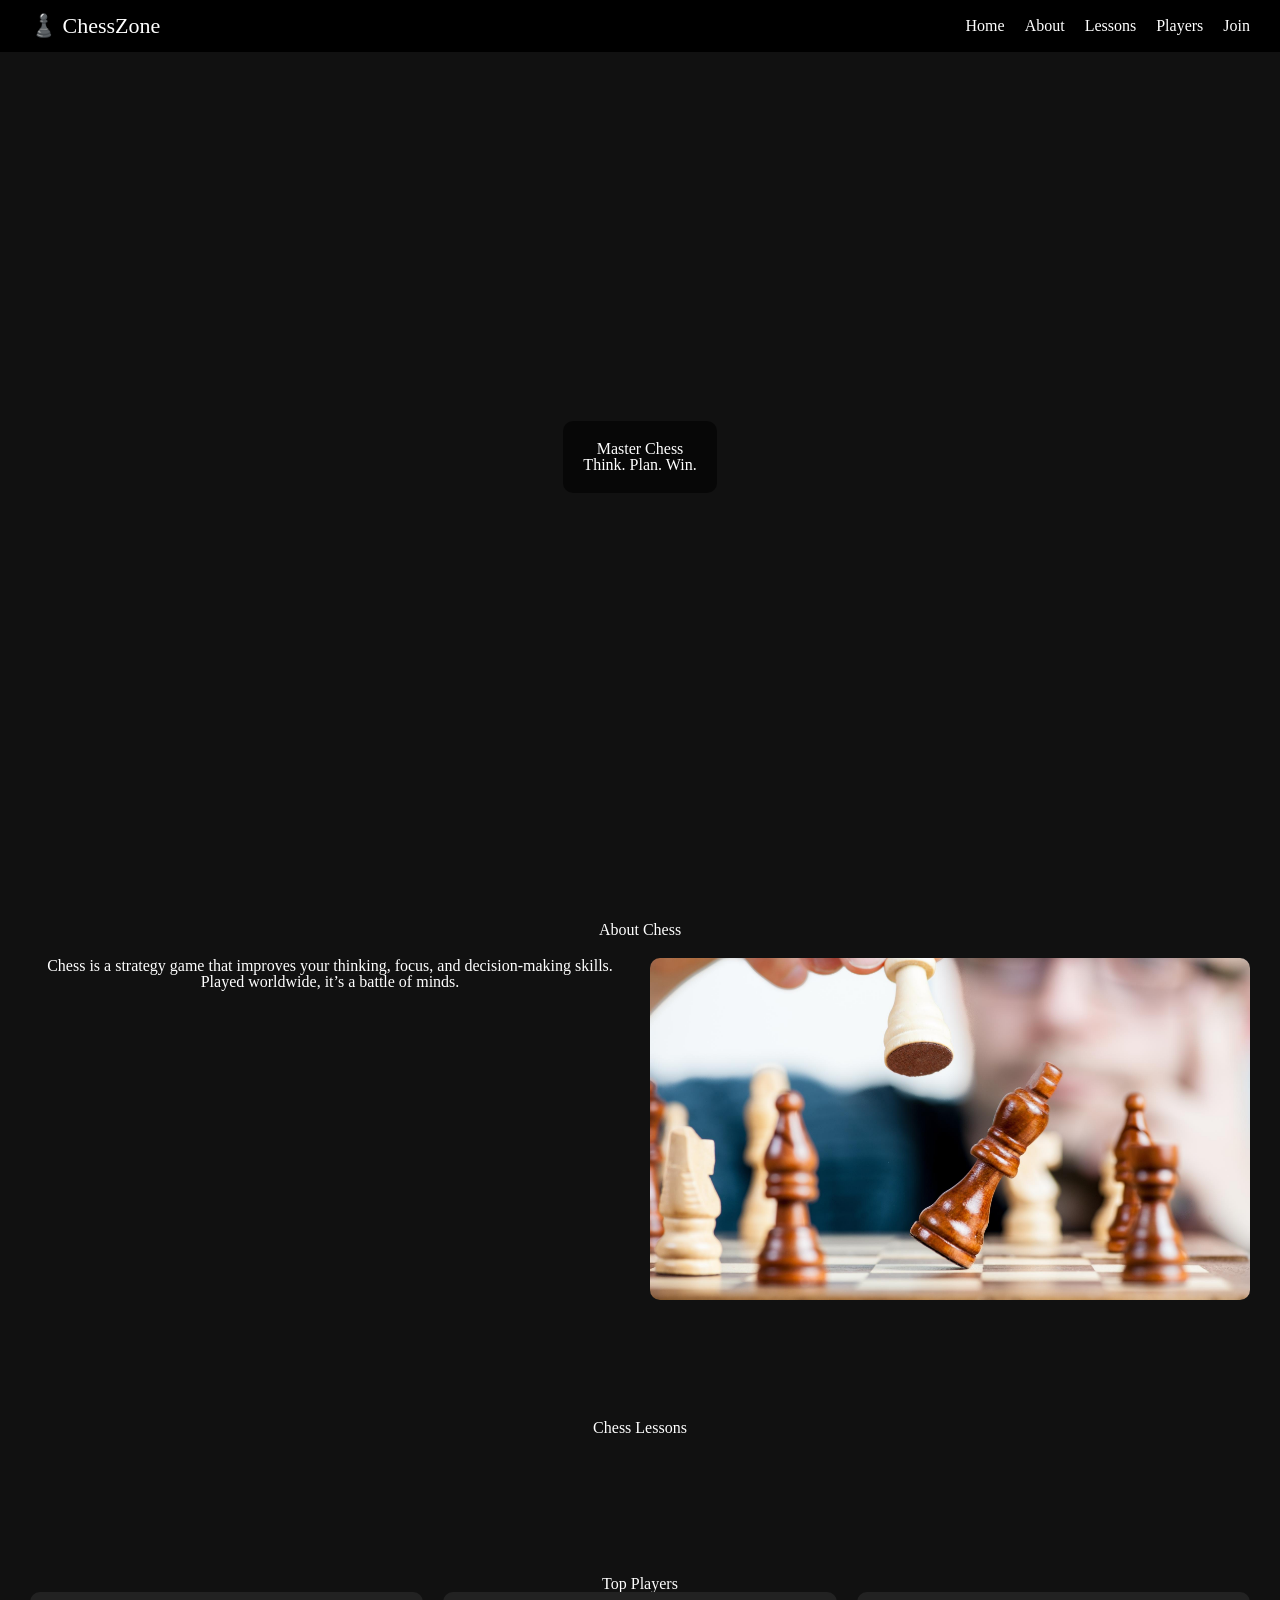
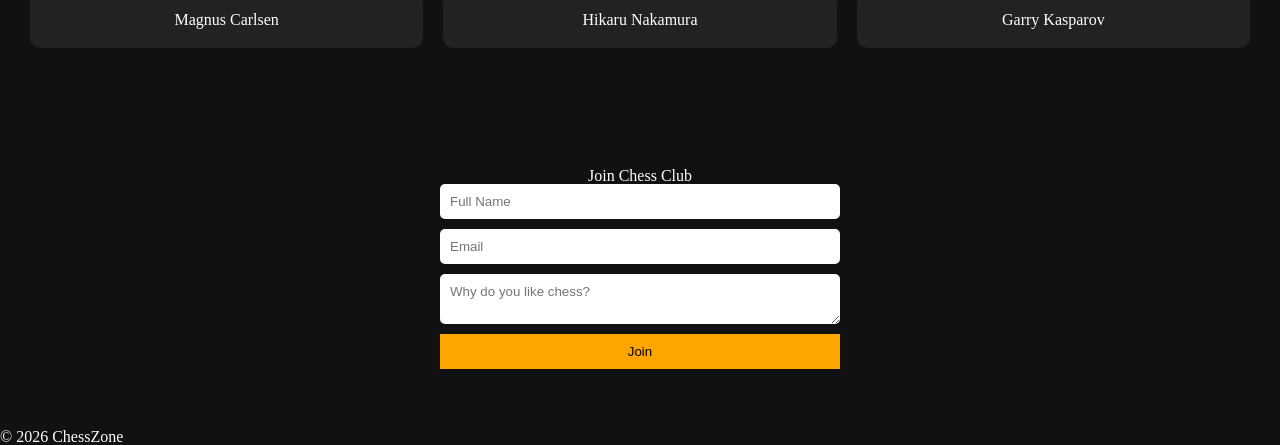
==== index.html @ 70d949c2 "add" ====
<!doctype html>
<html lang="en">
  <head>
    <meta charset="UTF-8" />
    <meta name="viewport" content="width=device-width, initial-scale=1.0" />
    <title>ChessZone</title>
    <link rel="stylesheet" href="./style/style.css" />
    <link rel="stylesheet" href="./style/responsive.css" />
    <link rel="stylesheet" href="./style/reset.css" />
    <link rel="stylesheet" href="./images/image chess.jfif" />
  </head>
  <body>
    <header class="header">
      <h2 class="logo">♟️ ChessZone</h2>
      <nav>
        <ul class="nav-links">
          <li><a href="#home">Home</a></li>
          <li><a href="#about">About</a></li>
          <li><a href="#lessons">Lessons</a></li>
          <li><a href="#players">Players</a></li>
          <li><a href="#join">Join</a></li>
        </ul>
      </nav>
      <div class="menu-toggle">
        <i class="fa-solid fa-bars"></i>
      </div>
    </header>
    <section id="home" class="hero">
      <div class="hero-text">
        <h1>Master Chess</h1>
        <p>Think. Plan. Win.</p>
      </div>
    </section>
    <section id="about" class="section">
      <h2>About Chess</h2>
      <div class="about-grid">
        <p>
          Chess is a strategy game that improves your thinking, focus, and
          decision-making skills. Played worldwide, it’s a battle of minds.
        </p>
        <img src="./images/chess image 2.jpg" />
      </div>
    </section>
    <section id="lessons" class="section">
      <h2>Chess Lessons</h2>
      <div id="cards"></div>
    </section>
    <section id="players" class="section">
      <h2>Top Players</h2>
      <div class="players">
        <div class="card">Magnus Carlsen</div>
        <div class="card">Hikaru Nakamura</div>
        <div class="card">Garry Kasparov</div>
      </div>
    </section>
    <section id="join" class="section">
      <h2>Join Chess Club</h2>
      <form class="form">
        <input type="text" placeholder="Full Name" required />
        <input type="email" placeholder="Email" required />
        <textarea placeholder="Why do you like chess?"></textarea>
        <button>Join</button>
      </form>
    </section>
    <footer>
      <p>© 2026 ChessZone</p>
    </footer>
    <script src="script.js"></script>
  </body>
</html>
---- style/style.css ----
* {
  margin: 0;
  padding: 0;
  box-sizing: border-box;
  font-family: Arial;
}

body {
  background: #111;
  color: white;
}

.header {
  display: flex;
  justify-content: space-between;
  align-items: center;
  padding: 15px 30px;
  background: black;
}

.logo {
  font-size: 22px;
}

.nav-links {
  display: flex;
  gap: 20px;
  list-style: none;
}

.nav-links a {
  color: white;
  text-decoration: none;
}

.menu-toggle {
  display: none;
  font-size: 24px;
  cursor: pointer;
}

.hero {
  height: 90vh;
  background: url("https://images.unsplash.com/photo-1523875194681-bedd468c58bf")
    center/cover;
  display: flex;
  justify-content: center;
  align-items: center;
}

.hero-text {
  text-align: center;
  background: rgba(0, 0, 0, 0.6);
  padding: 20px;
  border-radius: 10px;
}

.section {
  padding: 60px 30px;
  text-align: center;
}

.about-grid {
  display: grid;
  grid-template-columns: 1fr 1fr;
  gap: 20px;
  margin-top: 20px;
}

.about-grid img {
  width: 100%;
  border-radius: 10px;
}

#cards {
  display: grid;
  grid-template-columns: repeat(3, 1fr);
  gap: 20px;
  margin-top: 20px;
}

.card {
  background: #222;
  padding: 20px;
  border-radius: 10px;
}

.players {
  display: grid;
  grid-template-columns: repeat(3, 1fr);
  gap: 20px;
}

.form {
  display: flex;
  flex-direction: column;
  gap: 10px;
  max-width: 400px;
  margin: auto;
}

.form input,
.form textarea {
  padding: 10px;
  border-radius: 5px;
  border: none;
}

.form button {
  padding: 10px;
  background: orange;
  border: none;
  cursor: pointer;
}
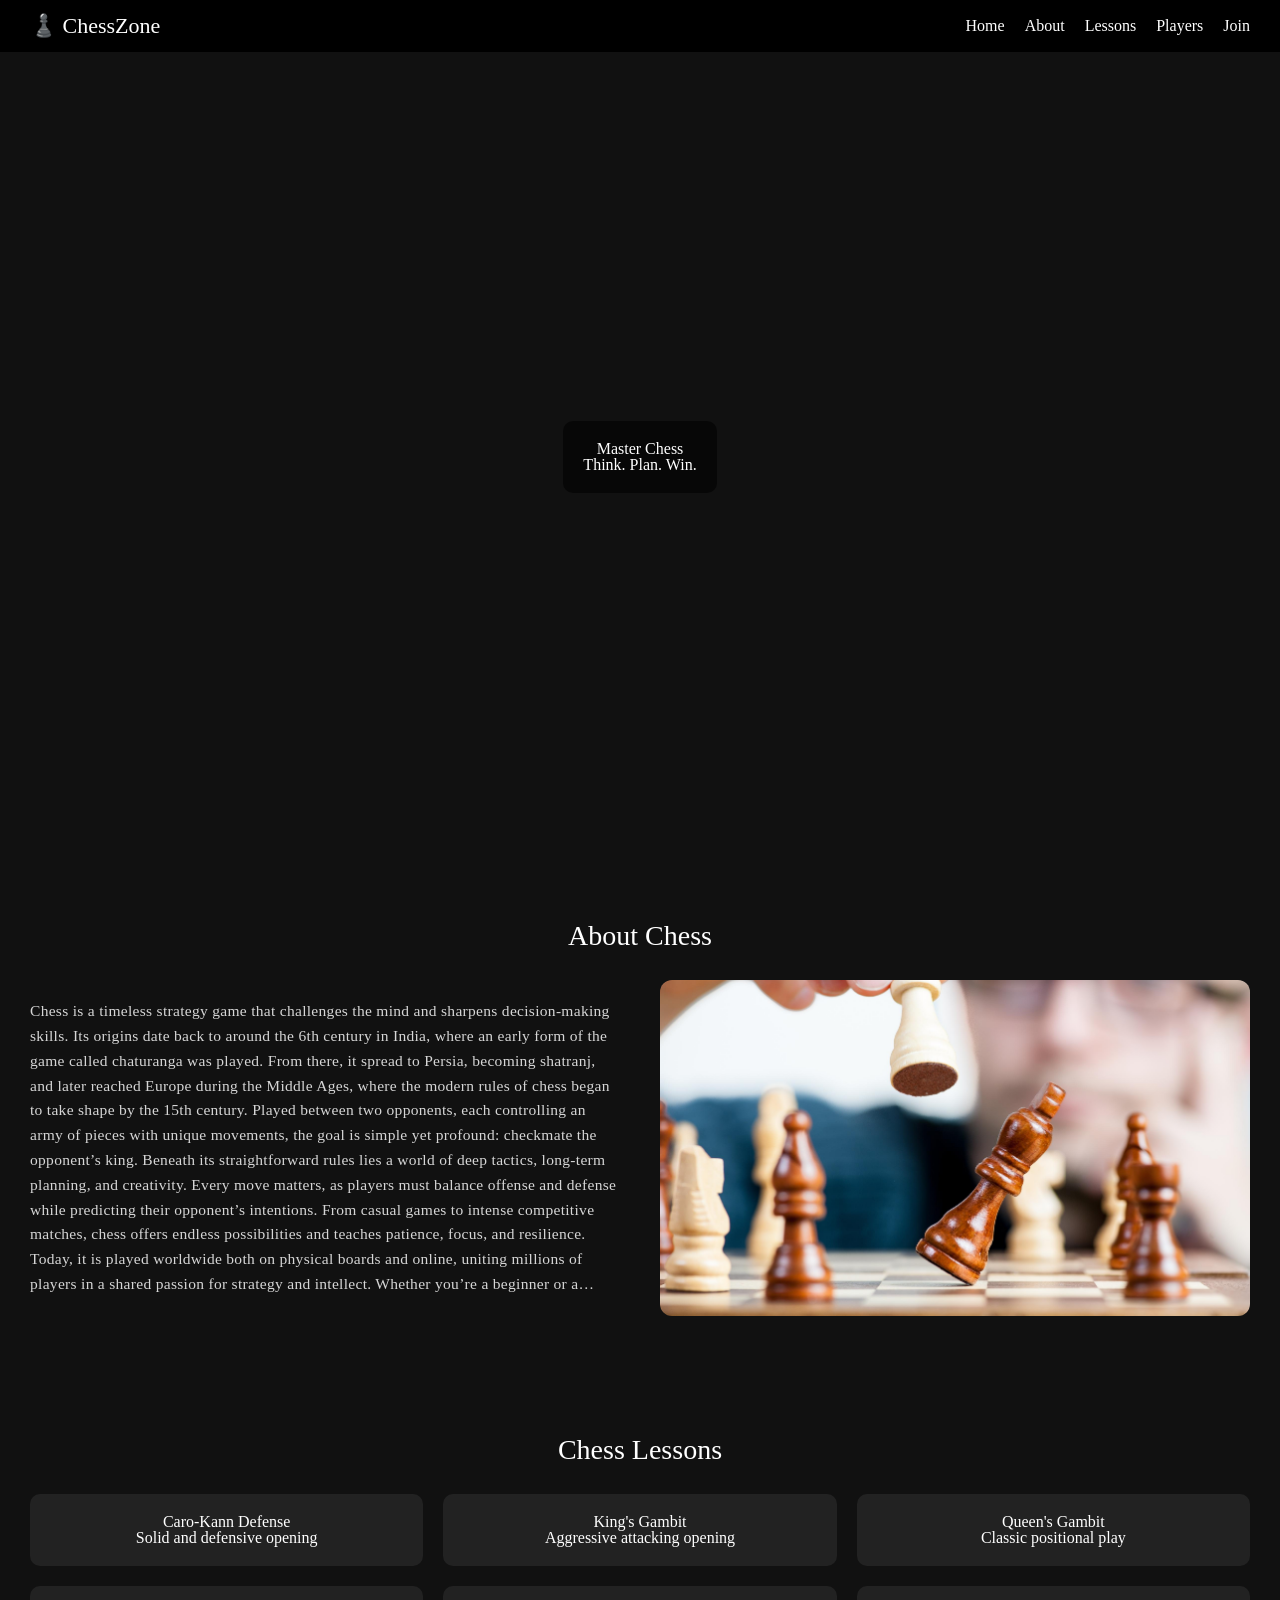
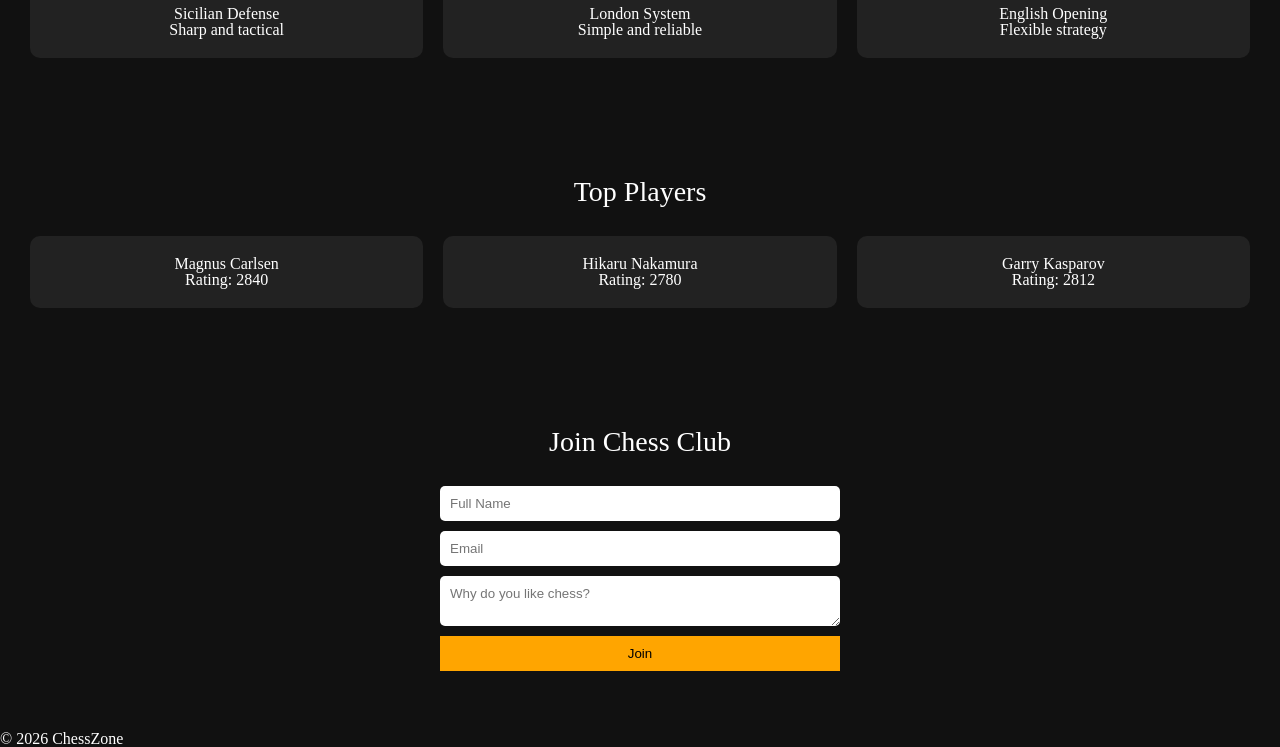
==== commit 3a007ffd: "add" ====
--- a/index.html
+++ b/index.html
@@ -4,10 +4,9 @@
     <meta charset="UTF-8" />
     <meta name="viewport" content="width=device-width, initial-scale=1.0" />
     <title>ChessZone</title>
+    <link rel="stylesheet" href="./style/reset.css" />
     <link rel="stylesheet" href="./style/style.css" />
     <link rel="stylesheet" href="./style/responsive.css" />
-    <link rel="stylesheet" href="./style/reset.css" />
-    <link rel="stylesheet" href="./images/image chess.jfif" />
   </head>
   <body>
     <header class="header">
@@ -21,9 +20,6 @@
           <li><a href="#join">Join</a></li>
         </ul>
       </nav>
-      <div class="menu-toggle">
-        <i class="fa-solid fa-bars"></i>
-      </div>
     </header>
     <section id="home" class="hero">
       <div class="hero-text">
@@ -35,22 +31,71 @@
       <h2>About Chess</h2>
       <div class="about-grid">
         <p>
-          Chess is a strategy game that improves your thinking, focus, and
-          decision-making skills. Played worldwide, it’s a battle of minds.
+          Chess is a timeless strategy game that challenges the mind and
+          sharpens decision-making skills. Its origins date back to around the
+          6th century in India, where an early form of the game called
+          chaturanga was played. From there, it spread to Persia, becoming
+          shatranj, and later reached Europe during the Middle Ages, where the
+          modern rules of chess began to take shape by the 15th century. Played
+          between two opponents, each controlling an army of pieces with unique
+          movements, the goal is simple yet profound: checkmate the opponent’s
+          king. Beneath its straightforward rules lies a world of deep tactics,
+          long-term planning, and creativity. Every move matters, as players
+          must balance offense and defense while predicting their opponent’s
+          intentions. From casual games to intense competitive matches, chess
+          offers endless possibilities and teaches patience, focus, and
+          resilience. Today, it is played worldwide both on physical boards and
+          online, uniting millions of players in a shared passion for strategy
+          and intellect. Whether you’re a beginner or a seasoned player, the
+          board is always ready for your next move.
         </p>
         <img src="./images/chess image 2.jpg" />
       </div>
     </section>
     <section id="lessons" class="section">
       <h2>Chess Lessons</h2>
-      <div id="cards"></div>
+      <div class="cards">
+        <a href="./lessons/caro.html" class="card">
+          <h3>Caro-Kann Defense</h3>
+          <p>Solid and defensive opening</p>
+        </a>
+        <a href="./lessons/kings.html" class="card">
+          <h3>King's Gambit</h3>
+          <p>Aggressive attacking opening</p>
+        </a>
+        <a href="./lessons/queens.html" class="card">
+          <h3>Queen's Gambit</h3>
+          <p>Classic positional play</p>
+        </a>
+        <a href="./lessons/sicilian.html" class="card">
+          <h3>Sicilian Defense</h3>
+          <p>Sharp and tactical</p>
+        </a>
+        <a href="./lessons/london.html" class="card">
+          <h3>London System</h3>
+          <p>Simple and reliable</p>
+        </a>
+        <a href="./lessons/english.html" class="card">
+          <h3>English Opening</h3>
+          <p>Flexible strategy</p>
+        </a>
+      </div>
     </section>
     <section id="players" class="section">
       <h2>Top Players</h2>
       <div class="players">
-        <div class="card">Magnus Carlsen</div>
-        <div class="card">Hikaru Nakamura</div>
-        <div class="card">Garry Kasparov</div>
+        <div class="card">
+          <h3>Magnus Carlsen</h3>
+          <p>Rating: 2840</p>
+        </div>
+        <div class="card">
+          <h3>Hikaru Nakamura</h3>
+          <p>Rating: 2780</p>
+        </div>
+        <div class="card">
+          <h3>Garry Kasparov</h3>
+          <p>Rating: 2812</p>
+        </div>
       </div>
     </section>
     <section id="join" class="section">
@@ -65,6 +110,5 @@
     <footer>
       <p>© 2026 ChessZone</p>
     </footer>
-    <script src="script.js"></script>
   </body>
 </html>
--- a/style/style.css
+++ b/style/style.css
@@ -60,19 +60,43 @@
   text-align: center;
 }
 
+.section h2 {
+  margin-bottom: 30px;
+  font-size: 28px;
+}
+
 .about-grid {
   display: grid;
   grid-template-columns: 1fr 1fr;
-  gap: 20px;
+  gap: 40px;
   margin-top: 20px;
+  align-items: center;
+}
+
+.about-grid p {
+  text-align: left;
+  font-size: 15.5px;
+  line-height: 1.6;
+  color: #d6d6d6;
+  letter-spacing: 0.3px;
+
+  max-height: 360px;
+  overflow: hidden;
+
+  display: -webkit-box;
+  -webkit-line-clamp: 12;
+  -webkit-box-orient: vertical;
 }
 
 .about-grid img {
   width: 100%;
-  border-radius: 10px;
+  border-radius: 12px;
+  object-fit: cover;
+  max-height: 360px;
 }
 
-#cards {
+#cards,
+.cards {
   display: grid;
   grid-template-columns: repeat(3, 1fr);
   gap: 20px;
@@ -83,6 +107,18 @@
   background: #222;
   padding: 20px;
   border-radius: 10px;
+  transition: 0.3s;
+}
+
+.card:hover {
+  transform: scale(1.05);
+  background: #333;
+}
+
+.cards .card {
+  text-decoration: none;
+  color: white;
+  display: block;
 }
 
 .players {
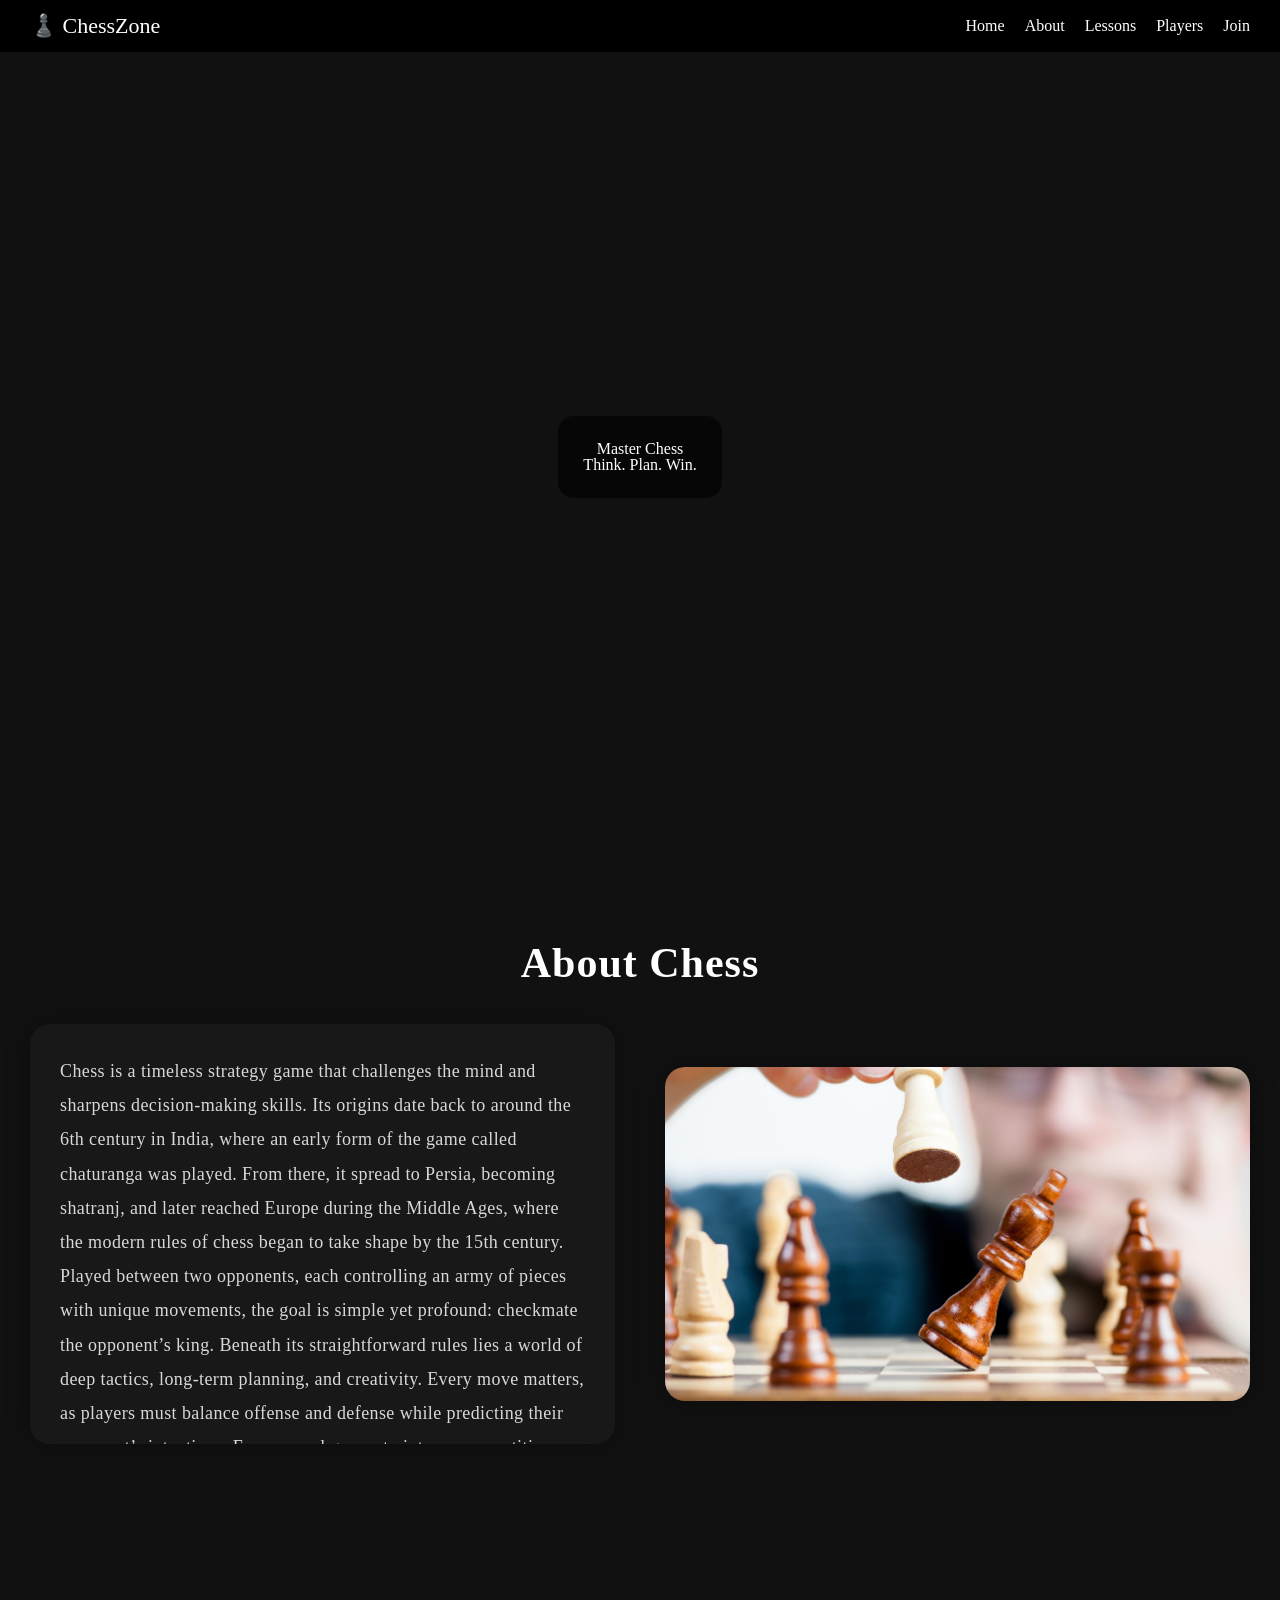
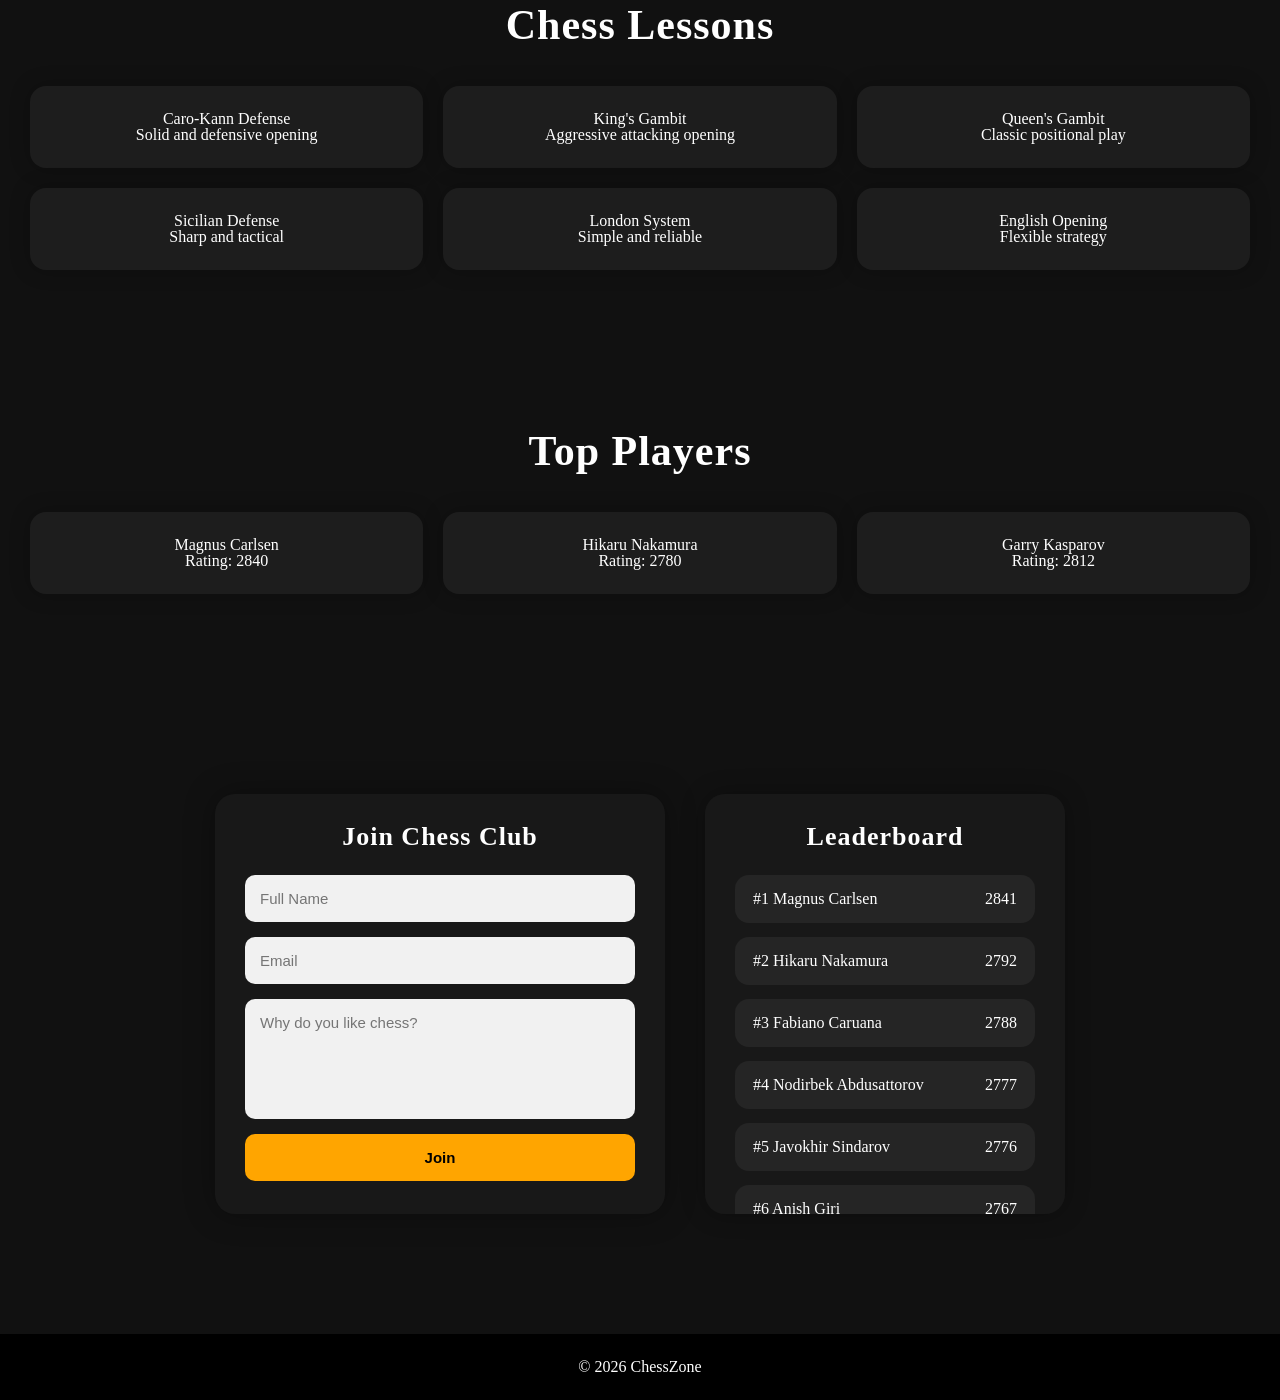
==== commit f29f3837: "add" ====
--- a/index.html
+++ b/index.html
@@ -99,16 +99,124 @@
       </div>
     </section>
     <section id="join" class="section">
-      <h2>Join Chess Club</h2>
-      <form class="form">
-        <input type="text" placeholder="Full Name" required />
-        <input type="email" placeholder="Email" required />
-        <textarea placeholder="Why do you like chess?"></textarea>
-        <button>Join</button>
-      </form>
+      <div class="join-container">
+        <div class="join-form-box">
+          <h2>Join Chess Club</h2>
+
+          <form class="form">
+            <input type="text" placeholder="Full Name" required />
+            <input type="email" placeholder="Email" required />
+            <textarea placeholder="Why do you like chess?"></textarea>
+            <button>Join</button>
+          </form>
+        </div>
+
+        <div class="leaderboard">
+          <h2>Leaderboard</h2>
+
+          <div class="leader-card">
+            <span>#1 Magnus Carlsen</span>
+            <span>2841</span>
+          </div>
+
+          <div class="leader-card">
+            <span>#2 Hikaru Nakamura</span>
+            <span>2792</span>
+          </div>
+
+          <div class="leader-card">
+            <span>#3 Fabiano Caruana</span>
+            <span>2788</span>
+          </div>
+
+          <div class="leader-card">
+            <span>#4 Nodirbek Abdusattorov</span>
+            <span>2777</span>
+          </div>
+          <div class="leader-card">
+            <span>#5 Javokhir Sindarov</span>
+            <span>2776</span>
+          </div>
+
+          <div class="leader-card">
+            <span>#6 Anish Giri</span>
+            <span>2767</span>
+          </div>
+
+          <div class="leader-card">
+            <span>#7 Arjun Erigaisi</span>
+            <span>2761</span>
+          </div>
+
+          <div class="leader-card">
+            <span>#8 Alireza Firouzja</span>
+            <span>2759</span>
+          </div>
+
+          <div class="leader-card">
+            <span>#9 Vincent Keymer</span>
+            <span>2759</span>
+          </div>
+
+          <div class="leader-card">
+            <span>#10 Wesley So</span>
+            <span>2754</span>
+          </div>
+
+          <div class="leader-card">
+            <span>#11 AWei Yi</span>
+            <span>2753</span>
+          </div>
+
+          <div class="leader-card">
+            <span>#12 Hans Niemann</span>
+            <span>2741</span>
+          </div>
+
+          <div class="leader-card">
+            <span>#13 Viswanathan Anand</span>
+            <span>2739</span>
+          </div>
+
+          <div class="leader-card">
+            <span>#14 Jan-Krzysztof Duda</span>
+            <span>2739</span>
+          </div>
+
+          <div class="leader-card">
+            <span>#15 Ding Liren</span>
+            <span>2738</span>
+          </div>
+
+          <div class="leader-card">
+            <span>#16 Praggnanandhaa Rameshbabu</span>
+            <span>2733</span>
+          </div>
+
+          <div class="leader-card">
+            <span>#17 Ian Nepomniachtchi</span>
+            <span>2732</span>
+          </div>
+
+          <div class="leader-card">
+            <span>#18 Leinier Dominguez Perez</span>
+            <span>2732</span>
+          </div>
+
+          <div class="leader-card">
+            <span>#19 Gukesh Dommaraju</span>
+            <span>2732</span>
+          </div>
+
+          <div class="leader-card">
+            <span>#20 Jorden van Foreest</span>
+            <span>2731</span>
+          </div>
+        </div>
+      </div>
     </section>
     <footer>
       <p>© 2026 ChessZone</p>
     </footer>
   </body>
-</html>
+</html>
--- a/style/style.css
+++ b/style/style.css
@@ -2,7 +2,7 @@
   margin: 0;
   padding: 0;
   box-sizing: border-box;
-  font-family: Arial;
+  font-family: "Segoe UI", Arial, sans-serif;
 }
 
 body {
@@ -51,49 +51,82 @@
 .hero-text {
   text-align: center;
   background: rgba(0, 0, 0, 0.6);
-  padding: 20px;
-  border-radius: 10px;
+  padding: 25px;
+  border-radius: 16px;
+  backdrop-filter: blur(4px);
 }
 
 .section {
-  padding: 60px 30px;
+  padding: 80px 30px;
   text-align: center;
 }
 
 .section h2 {
-  margin-bottom: 30px;
-  font-size: 28px;
-}
+  margin-bottom: 40px;
+  font-size: 42px;
+  font-weight: 700;
+  letter-spacing: 1px;
+}
+
+/* ABOUT SECTION */
 
 .about-grid {
   display: grid;
   grid-template-columns: 1fr 1fr;
-  gap: 40px;
-  margin-top: 20px;
+  gap: 50px;
+  margin-top: 30px;
   align-items: center;
 }
 
 .about-grid p {
   text-align: left;
-  font-size: 15.5px;
-  line-height: 1.6;
-  color: #d6d6d6;
-  letter-spacing: 0.3px;
-
-  max-height: 360px;
-  overflow: hidden;
-
-  display: -webkit-box;
-  -webkit-line-clamp: 12;
-  -webkit-box-orient: vertical;
+  font-size: 18px;
+  line-height: 1.9;
+  color: #d8d8d8;
+  letter-spacing: 0.4px;
+
+  background: #181818;
+  padding: 30px;
+  border-radius: 20px;
+
+  box-shadow: 0 0 25px rgba(0, 0, 0, 0.3);
+
+  max-height: 420px;
+  overflow-y: auto;
+
+  scrollbar-width: thin;
+  scrollbar-color: orange #222;
+}
+
+.about-grid p::-webkit-scrollbar {
+  width: 8px;
+}
+
+.about-grid p::-webkit-scrollbar-track {
+  background: #222;
+  border-radius: 10px;
+}
+
+.about-grid p::-webkit-scrollbar-thumb {
+  background: orange;
+  border-radius: 10px;
 }
 
 .about-grid img {
   width: 100%;
-  border-radius: 12px;
+  border-radius: 20px;
   object-fit: cover;
-  max-height: 360px;
-}
+  max-height: 420px;
+
+  box-shadow: 0 0 25px rgba(0, 0, 0, 0.35);
+  transition: 0.3s;
+}
+
+.about-grid img:hover {
+  transform: scale(1.02);
+}
+
+/* CARDS */
 
 #cards,
 .cards {
@@ -104,15 +137,16 @@
 }
 
 .card {
-  background: #222;
-  padding: 20px;
-  border-radius: 10px;
-  transition: 0.3s;
+  background: #1d1d1d;
+  padding: 25px;
+  border-radius: 16px;
+  transition: 0.3s;
+  box-shadow: 0 0 20px rgba(0, 0, 0, 0.25);
 }
 
 .card:hover {
-  transform: scale(1.05);
-  background: #333;
+  transform: translateY(-5px);
+  background: #292929;
 }
 
 .cards .card {
@@ -127,24 +161,132 @@
   gap: 20px;
 }
 
+/* JOIN SECTION */
+
+.join-container {
+  display: flex;
+  justify-content: center;
+  align-items: stretch;
+  gap: 40px;
+  margin-top: 40px;
+  flex-wrap: wrap;
+}
+
+.join-form-box,
+.leaderboard {
+  background: #181818;
+  padding: 30px;
+  border-radius: 20px;
+  box-shadow: 0 0 30px rgba(0, 0, 0, 0.35);
+}
+
+.join-form-box {
+  width: 450px;
+}
+
+.join-form-box h2,
+.leaderboard h2 {
+  font-size: 26px;
+  margin-bottom: 25px;
+}
+
+/* FORM */
+
 .form {
   display: flex;
   flex-direction: column;
-  gap: 10px;
-  max-width: 400px;
-  margin: auto;
+  gap: 15px;
+  width: 100%;
 }
 
 .form input,
 .form textarea {
-  padding: 10px;
-  border-radius: 5px;
+  width: 100%;
+  padding: 15px;
   border: none;
+  border-radius: 10px;
+  background: #f1f1f1;
+  font-size: 15px;
+  transition: 0.3s;
+}
+
+.form input:focus,
+.form textarea:focus {
+  outline: none;
+  background: white;
+  box-shadow: 0 0 12px rgba(255, 166, 0, 0.35);
+}
+
+.form textarea {
+  resize: none;
+  height: 120px;
 }
 
 .form button {
-  padding: 10px;
+  padding: 15px;
+  border: none;
+  border-radius: 10px;
   background: orange;
-  border: none;
   cursor: pointer;
-}
+  font-weight: bold;
+  font-size: 15px;
+  transition: 0.3s;
+}
+
+.form button:hover {
+  background: rgb(255, 187, 61);
+  transform: translateY(-2px);
+}
+
+.leaderboard {
+  width: 360px;
+  background: #181818;
+  padding: 30px;
+  border-radius: 20px;
+  box-shadow: 0 0 25px rgba(0, 0, 0, 0.3);
+  max-height: 420px;
+  overflow-y: auto;
+  scrollbar-width: thin;
+  scrollbar-color: orange #222;
+}
+
+.leaderboard::-webkit-scrollbar {
+  width: 8px;
+}
+
+.leaderboard::-webkit-scrollbar-track {
+  background: #222;
+  border-radius: 10px;
+}
+
+.leaderboard::-webkit-scrollbar-thumb {
+  background: orange;
+  border-radius: 10px;
+}
+
+.leaderboard h2 {
+  margin-bottom: 25px;
+}
+
+.leader-card {
+  display: flex;
+  justify-content: space-between;
+  align-items: center;
+  background: #252525;
+  padding: 16px 18px;
+  border-radius: 14px;
+  margin-bottom: 14px;
+  transition: 0.3s;
+}
+
+.leader-card:hover {
+  background: #303030;
+  transform: translateX(5px);
+}
+
+footer {
+  text-align: center;
+  padding: 25px;
+  background: #000;
+  margin-top: 40px;
+}
--- a/style/responsive.css
+++ b/style/responsive.css
@@ -0,0 +1,53 @@
+@media (max-width: 900px) {
+  .about-grid {
+    grid-template-columns: 1fr;
+  }
+
+  .cards,
+  .players {
+    grid-template-columns: 1fr 1fr;
+  }
+
+  .join-container {
+    flex-direction: column;
+    align-items: center;
+  }
+
+  .leaderboard {
+    width: 400px;
+  }
+}
+
+@media (max-width: 600px) {
+  .header {
+    flex-direction: column;
+    gap: 15px;
+  }
+
+  .nav-links {
+    flex-wrap: wrap;
+    justify-content: center;
+  }
+
+  .cards,
+  .players {
+    grid-template-columns: 1fr;
+  }
+
+  .hero-text h1 {
+    font-size: 32px;
+  }
+
+  .hero-text p {
+    font-size: 16px;
+  }
+
+  .join-form-box,
+  .leaderboard {
+    width: 100%;
+  }
+
+  .section {
+    padding: 50px 20px;
+  }
+}
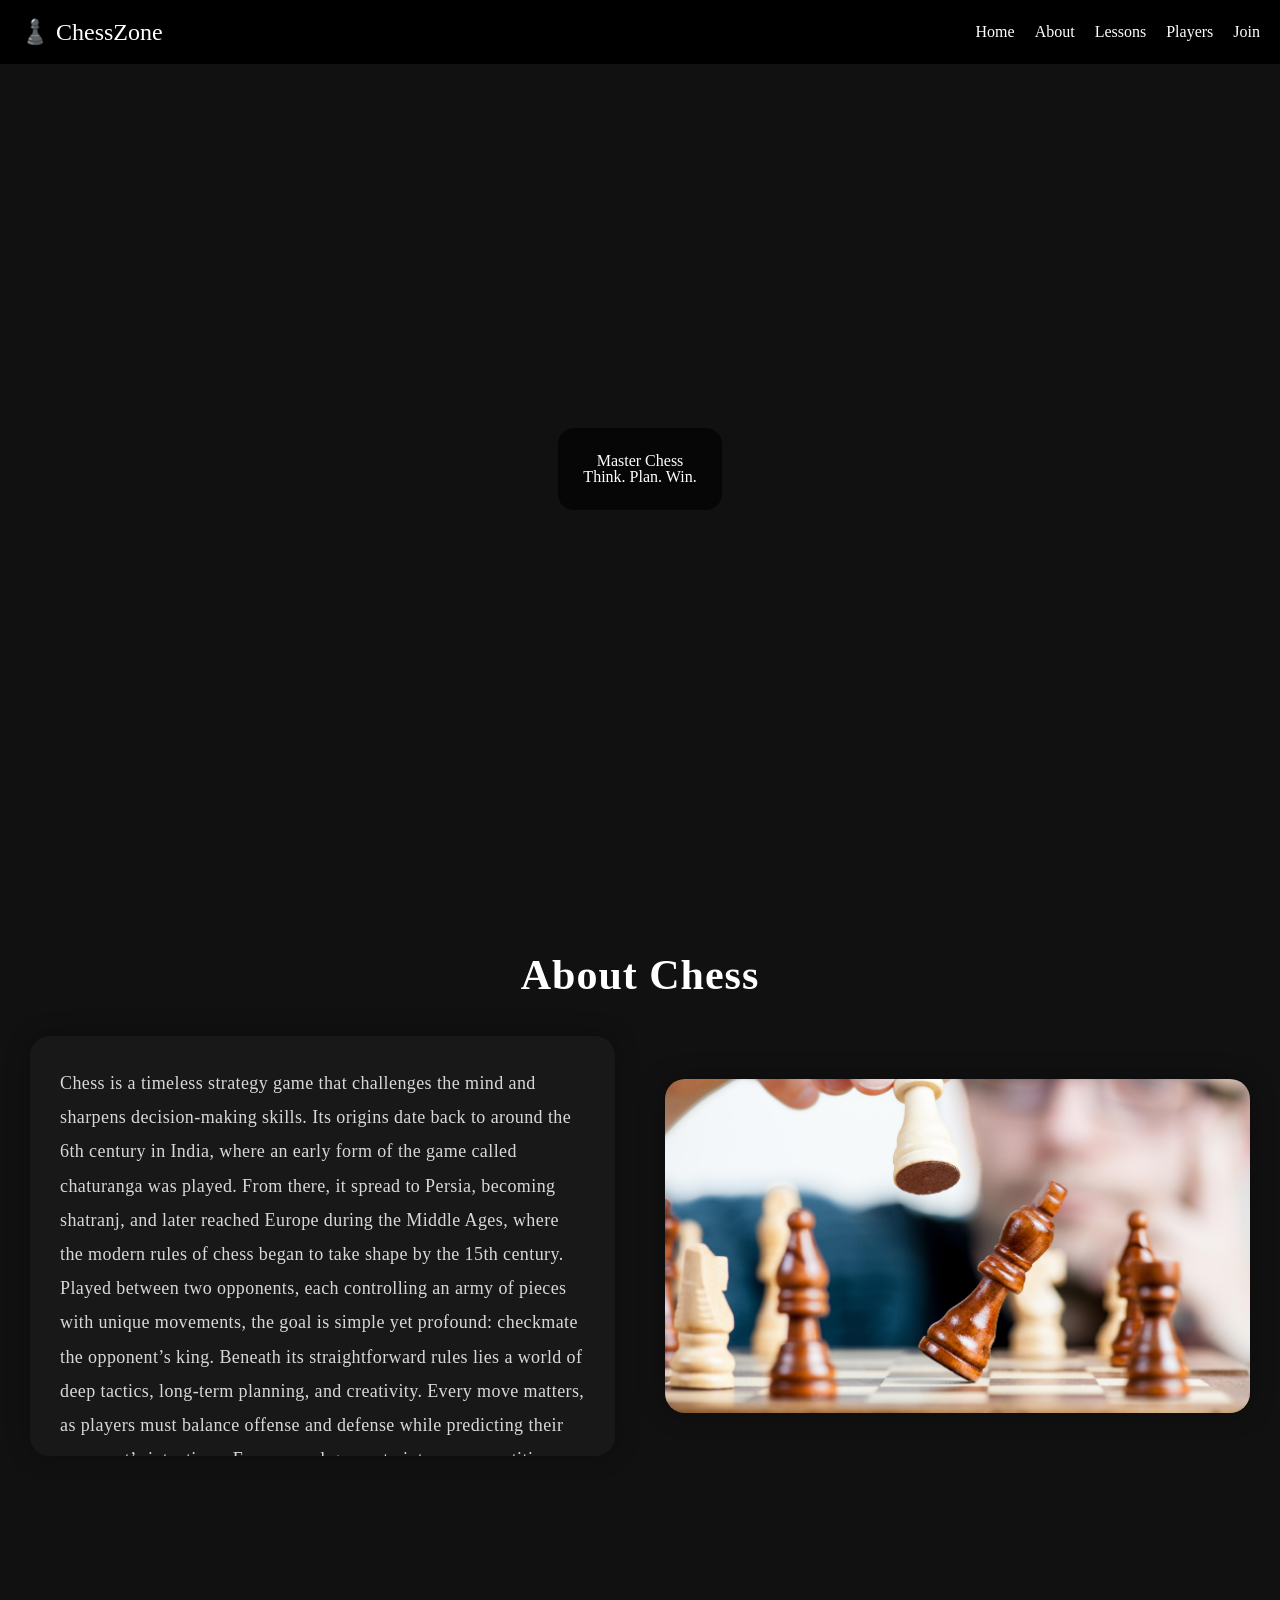
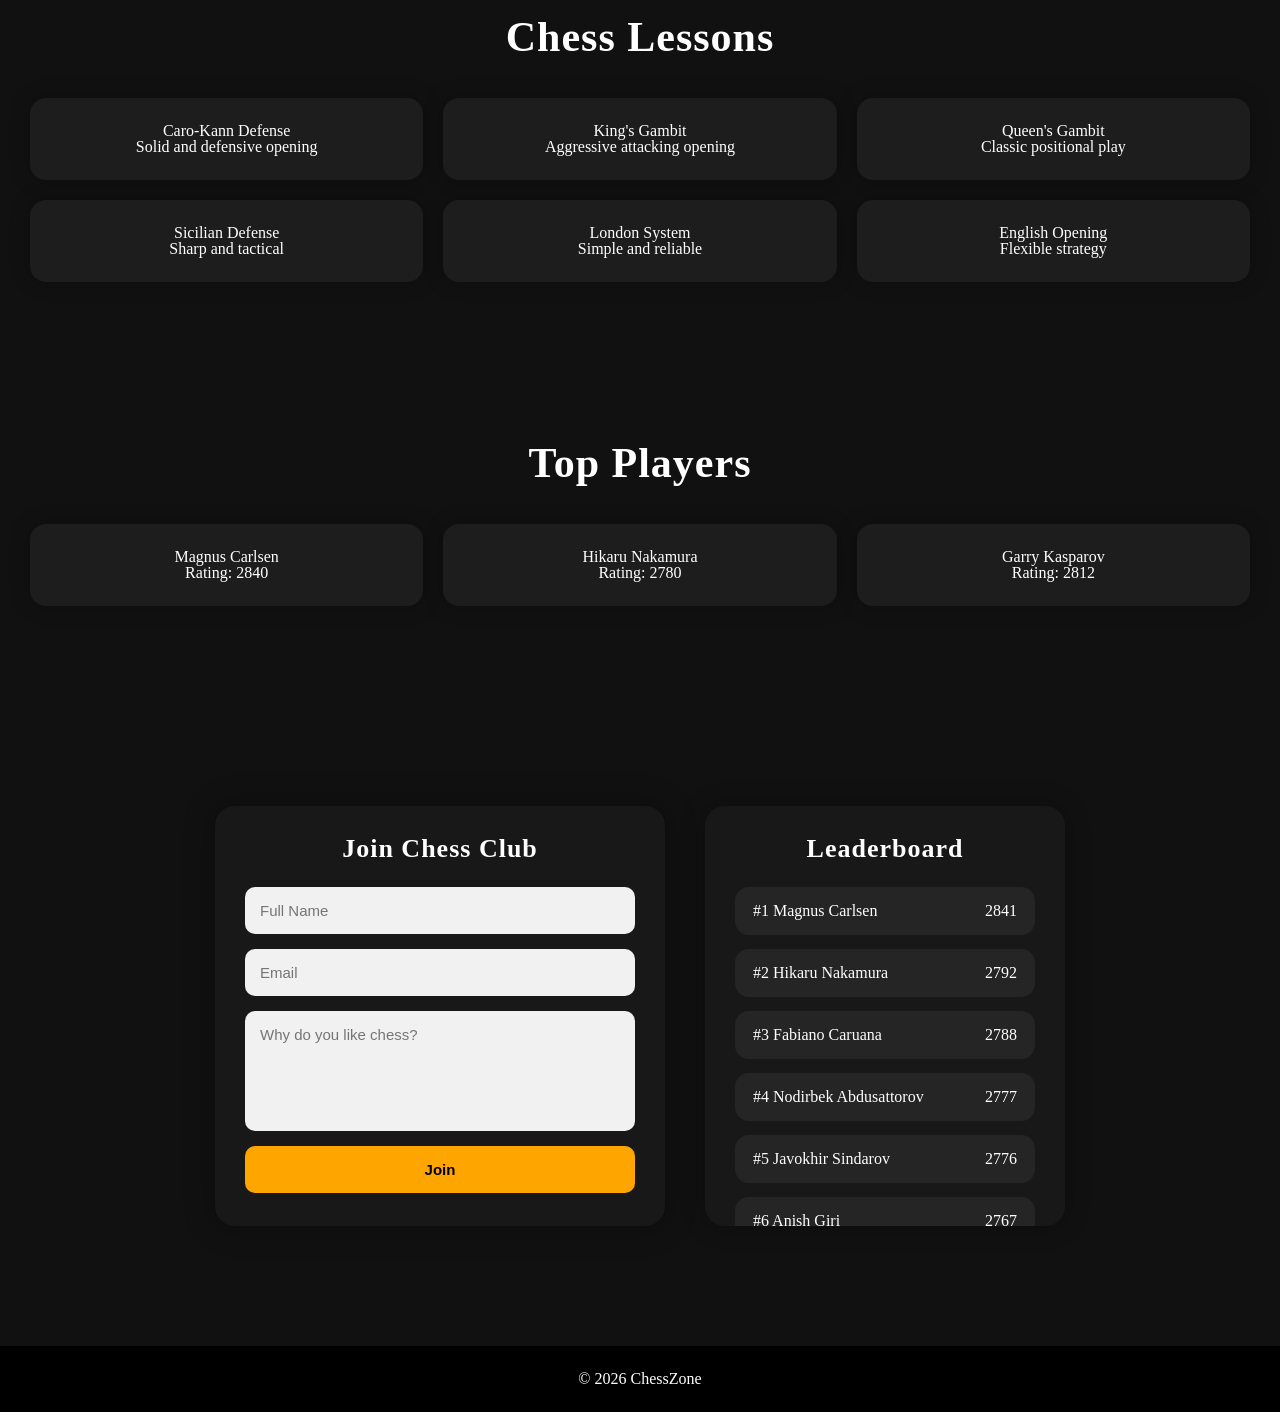
==== commit 1e2d7d33: "add" ====
--- a/index.html
+++ b/index.html
@@ -11,8 +11,9 @@
   <body>
     <header class="header">
       <h2 class="logo">♟️ ChessZone</h2>
+      <div class="menu" id="menu">☰</div>
       <nav>
-        <ul class="nav-links">
+        <ul class="nav-links" id="nav-links">
           <li><a href="#home">Home</a></li>
           <li><a href="#about">About</a></li>
           <li><a href="#lessons">Lessons</a></li>
@@ -102,7 +103,6 @@
       <div class="join-container">
         <div class="join-form-box">
           <h2>Join Chess Club</h2>
-
           <form class="form">
             <input type="text" placeholder="Full Name" required />
             <input type="email" placeholder="Email" required />
@@ -110,10 +110,8 @@
             <button>Join</button>
           </form>
         </div>
-
         <div class="leaderboard">
           <h2>Leaderboard</h2>
-
           <div class="leader-card">
             <span>#1 Magnus Carlsen</span>
             <span>2841</span>
@@ -218,5 +216,6 @@
     <footer>
       <p>© 2026 ChessZone</p>
     </footer>
+    <script src="./script.js"></script>
   </body>
-</html>+</html>
--- a/style/style.css
+++ b/style/style.css
@@ -5,6 +5,10 @@
   font-family: "Segoe UI", Arial, sans-serif;
 }
 
+html {
+  scroll-behavior: smooth;
+}
+
 body {
   background: #111;
   color: white;
@@ -14,17 +18,22 @@
   display: flex;
   justify-content: space-between;
   align-items: center;
-  padding: 15px 30px;
+
+  padding: 20px;
   background: black;
+
+  position: relative;
 }
 
 .logo {
-  font-size: 22px;
+  font-size: 24px;
+  color: white;
 }
 
 .nav-links {
   display: flex;
   gap: 20px;
+
   list-style: none;
 }
 
@@ -33,10 +42,14 @@
   text-decoration: none;
 }
 
-.menu-toggle {
+.menu {
   display: none;
-  font-size: 24px;
+  color: white;
+  font-size: 30px;
   cursor: pointer;
+  user-select: none;
+  margin-left: auto;
+  line-height: 1;
 }
 
 .hero {
@@ -68,8 +81,6 @@
   letter-spacing: 1px;
 }
 
-/* ABOUT SECTION */
-
 .about-grid {
   display: grid;
   grid-template-columns: 1fr 1fr;
@@ -126,8 +137,6 @@
   transform: scale(1.02);
 }
 
-/* CARDS */
-
 #cards,
 .cards {
   display: grid;
@@ -161,8 +170,6 @@
   gap: 20px;
 }
 
-/* JOIN SECTION */
-
 .join-container {
   display: flex;
   justify-content: center;
@@ -190,8 +197,6 @@
   margin-bottom: 25px;
 }
 
-/* FORM */
-
 .form {
   display: flex;
   flex-direction: column;
--- a/style/responsive.css
+++ b/style/responsive.css
@@ -18,36 +18,25 @@
   }
 }
 
-@media (max-width: 600px) {
-  .header {
-    flex-direction: column;
-    gap: 15px;
+@media (max-width: 768px) {
+  .menu {
+    display: block;
   }
 
   .nav-links {
-    flex-wrap: wrap;
-    justify-content: center;
+    display: none;
+    flex-direction: column;
+    gap: 20px;
+    position: absolute;
+    top: 75px;
+    right: 20px;
+    background: #1a1a1a;
+    width: 200px;
+    padding: 20px;
+    border-radius: 12px;
   }
 
-  .cards,
-  .players {
-    grid-template-columns: 1fr;
-  }
-
-  .hero-text h1 {
-    font-size: 32px;
-  }
-
-  .hero-text p {
-    font-size: 16px;
-  }
-
-  .join-form-box,
-  .leaderboard {
-    width: 100%;
-  }
-
-  .section {
-    padding: 50px 20px;
+  .nav-links.show {
+    display: flex;
   }
 }
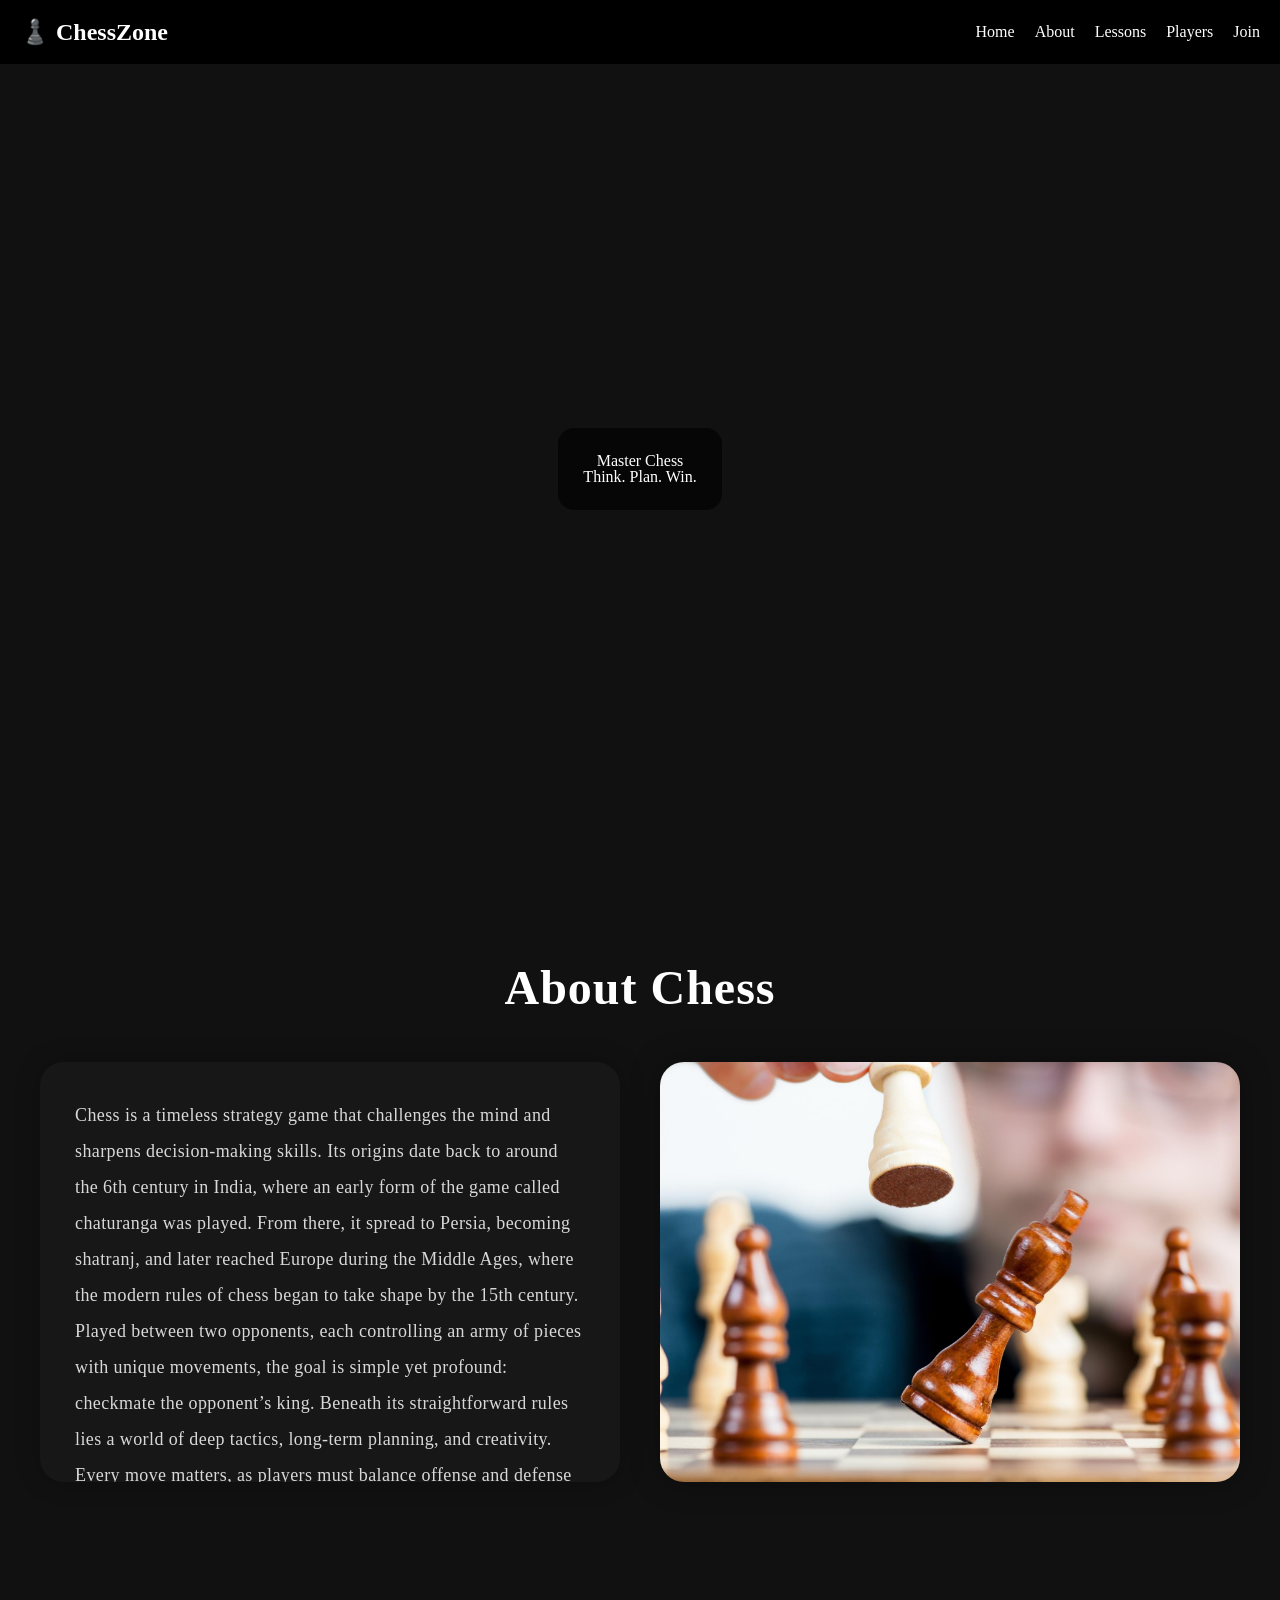
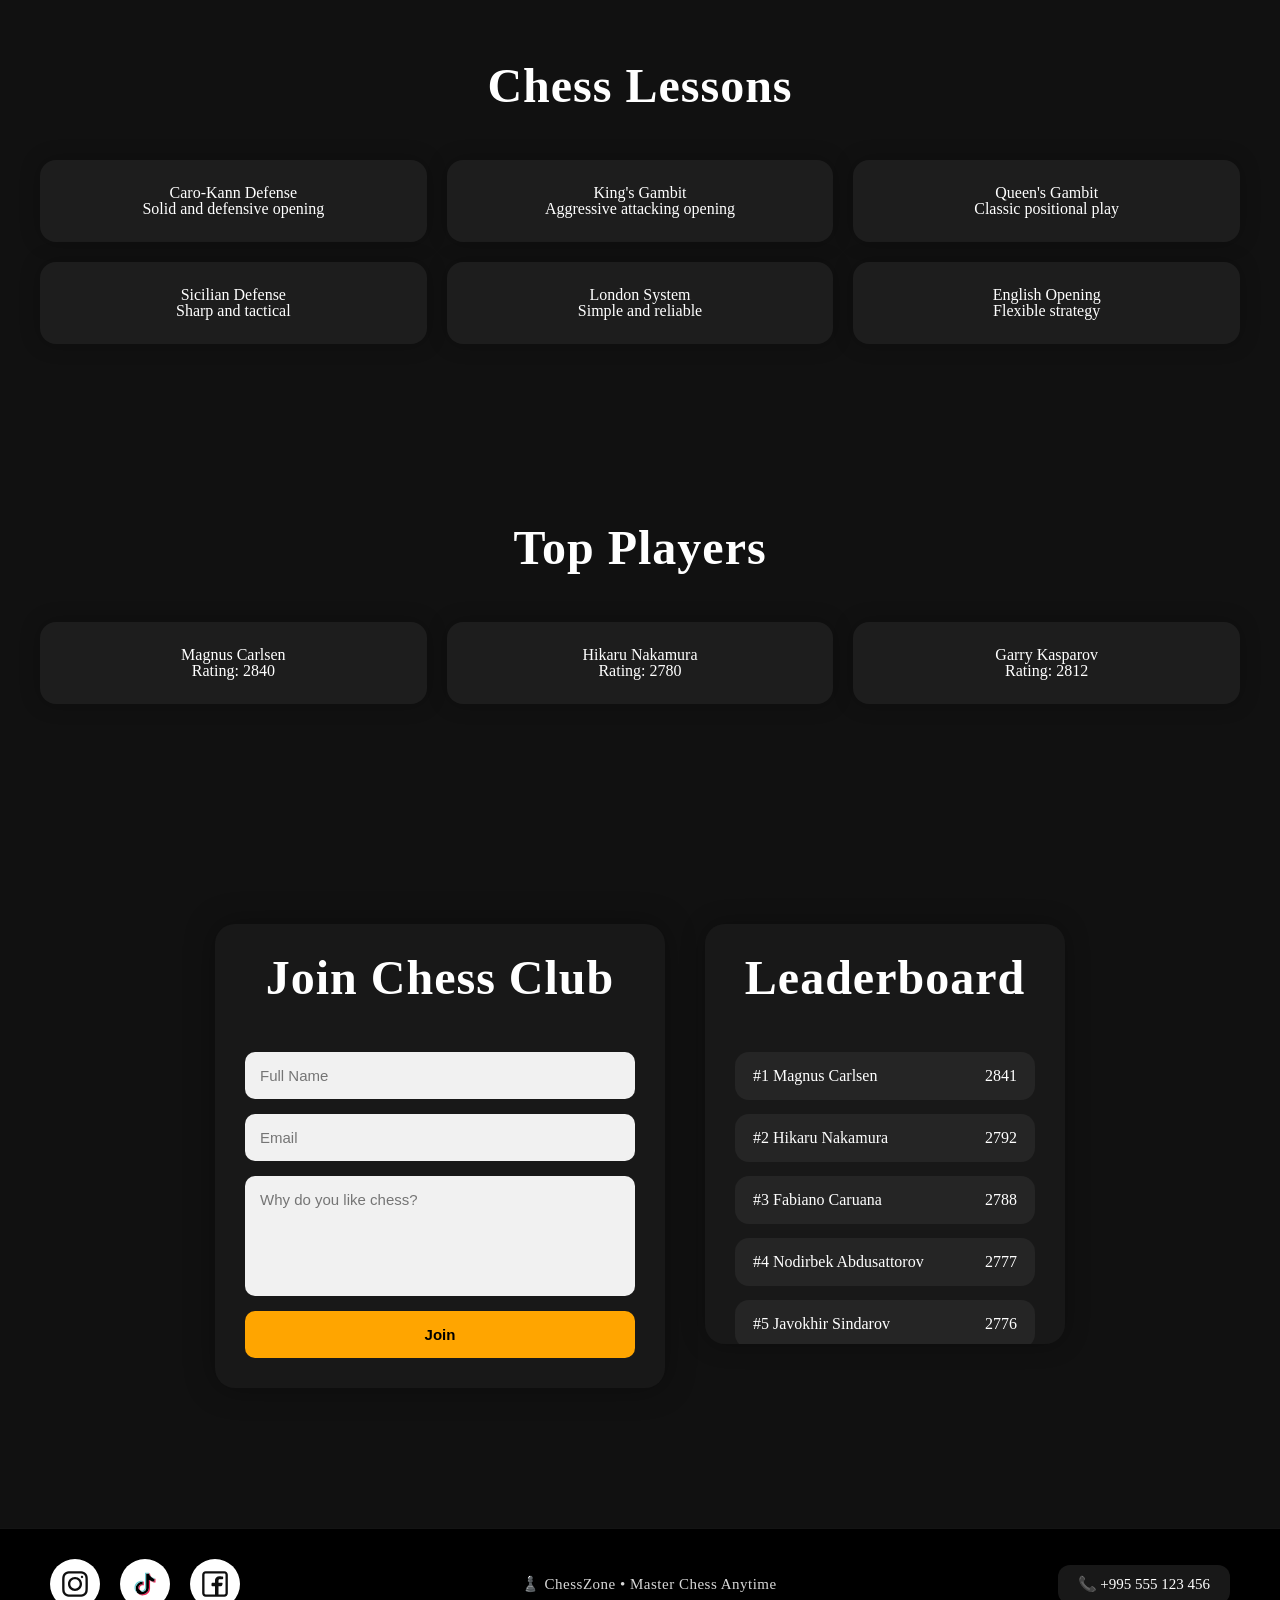
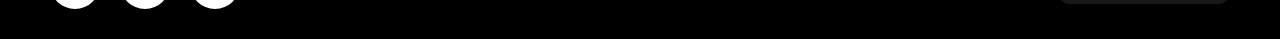
==== commit c6899622: "add" ====
--- a/index.html
+++ b/index.html
@@ -213,8 +213,36 @@
         </div>
       </div>
     </section>
-    <footer>
-      <p>© 2026 ChessZone</p>
+    <footer class="footer">
+      <div class="footer-left">
+        <a href="https://instagram.com" target="_blank">
+          <img
+            src="./logos/instagram-svgrepo-com.svg"
+            alt="Instagram"
+            class="social-icon"
+          />
+        </a>
+        <a href="https://tiktok.com" target="_blank">
+          <img
+            src="./logos/tiktok-svgrepo-com.svg"
+            alt="tiktok"
+            class="social-icon"
+          />
+        </a>
+        <a href="https://facebook.com" target="_blank">
+          <img
+            src="./logos/facebook-svgrepo-com.svg"
+            alt="facebook"
+            class="social-icon"
+          />
+        </a>
+      </div>
+      <div class="footer-center">
+        <p>♟️ ChessZone • Master Chess Anytime</p>
+      </div>
+      <div class="footer-right">
+        <span>📞 +995 555 123 456</span>
+      </div>
     </footer>
     <script src="./script.js"></script>
   </body>
--- a/style/style.css
+++ b/style/style.css
@@ -14,6 +14,23 @@
   color: white;
 }
 
+nav {
+  position: relative;
+  z-index: 1000;
+}
+
+footer {
+  background: #000;
+  padding: 30px 50px;
+  margin-top: 50px;
+
+  display: flex;
+  justify-content: space-between;
+  align-items: center;
+
+  border-top: 1px solid rgba(255, 255, 255, 0.08);
+}
+
 .header {
   display: flex;
   justify-content: space-between;
@@ -28,6 +45,8 @@
 .logo {
   font-size: 24px;
   color: white;
+  text-decoration: none;
+  font-weight: bold;
 }
 
 .nav-links {
@@ -81,12 +100,14 @@
   letter-spacing: 1px;
 }
 
-.about-grid {
-  display: grid;
-  grid-template-columns: 1fr 1fr;
-  gap: 50px;
-  margin-top: 30px;
-  align-items: center;
+.about-grid img {
+  width: 100%;
+  height: 420px;
+  border-radius: 20px;
+  object-fit: cover;
+  object-position: center;
+  box-shadow: 0 0 25px rgba(0, 0, 0, 0.35);
+  transition: 0.3s;
 }
 
 .about-grid p {
@@ -285,13 +306,224 @@
 }
 
 .leader-card:hover {
-  background: #303030;
+  background: #070707;
   transform: translateX(5px);
 }
 
-footer {
+.footer-left,
+.footer-center,
+.footer-right {
+  display: flex;
+  align-items: center;
+}
+
+.footer-left {
+  gap: 20px;
+}
+
+.footer-left a {
+  width: 50px;
+  height: 50px;
+
+  display: flex;
+  justify-content: center;
+  align-items: center;
+
+  background: #ffffff;
+  border-radius: 50%;
+
+  color: white;
+  text-decoration: none;
+  font-size: 24px;
+
+  transition: 0.3s;
+}
+
+.footer-left a:hover {
+  background: orange;
+  color: black;
+  transform: translateY(-5px);
+}
+
+.footer-center {
+  justify-content: center;
   text-align: center;
-  padding: 25px;
-  background: #000;
-  margin-top: 40px;
-}
+}
+
+.footer-center p {
+  color: #d8d8d8;
+  font-size: 15px;
+  letter-spacing: 0.5px;
+}
+
+.footer-right span {
+  background: #181818;
+  padding: 12px 20px;
+  border-radius: 12px;
+
+  color: white;
+  font-size: 15px;
+
+  transition: 0.3s;
+}
+
+.footer-right span:hover {
+  background: orange;
+  color: black;
+}
+
+.social-icon {
+  width: 28px;
+  height: 28px;
+  transition: 0.3s;
+}
+
+.social-icon:hover {
+  transform: scale(1.15);
+}
+
+/* openings */
+
+.opening-hero {
+  position: relative;
+  height: 90vh;
+  overflow: hidden;
+  display: flex;
+  justify-content: center;
+  align-items: center;
+}
+
+.opening-image {
+  position: absolute;
+  width: 100%;
+  height: 100%;
+  object-fit: cover;
+}
+
+.opening-overlay {
+  position: absolute;
+  inset: 0;
+  background: rgba(0, 0, 0, 0.65);
+}
+
+.opening-content {
+  position: relative;
+  z-index: 2;
+  text-align: center;
+  padding: 20px;
+}
+
+.opening-content h1 {
+  font-size: 72px;
+  color: orange;
+  margin-bottom: 20px;
+  text-shadow: 0 0 20px rgba(255, 166, 0, 0.35);
+}
+
+.opening-text {
+  display: flex;
+  justify-content: center;
+  gap: 15px;
+  flex-wrap: wrap;
+}
+
+.opening-text span {
+  background: rgba(255, 255, 255, 0.08);
+  border: 1px solid rgba(255, 255, 255, 0.08);
+  backdrop-filter: blur(10px);
+  padding: 14px 20px;
+  border-radius: 999px;
+  font-size: 15px;
+}
+
+.opening-btn {
+  margin-top: 30px;
+  padding: 15px 35px;
+  border: none;
+  border-radius: 14px;
+  background: orange;
+  color: black;
+  font-weight: bold;
+  font-size: 16px;
+  cursor: pointer;
+  transition: 0.3s;
+}
+
+.opening-btn:hover {
+  transform: translateY(-4px);
+  background: rgb(255, 190, 67);
+}
+
+.section {
+  padding: 90px 40px;
+}
+
+.section h2 {
+  text-align: center;
+  font-size: 48px;
+  margin-bottom: 50px;
+}
+
+.about-grid {
+  display: grid;
+  grid-template-columns: 1fr 1fr;
+  gap: 40px;
+  align-items: start;
+}
+
+.about-grid img {
+  width: 100%;
+  border-radius: 24px;
+  display: block;
+  box-shadow: 0 0 30px rgba(0, 0, 0, 0.35);
+}
+
+.about-grid p {
+  background: #171717;
+  padding: 35px;
+  border-radius: 24px;
+  color: #d8d8d8;
+  font-size: 18px;
+  line-height: 2;
+  box-shadow: 0 0 25px rgba(0, 0, 0, 0.25);
+}
+
+.opening-grid {
+  display: grid;
+  grid-template-columns: repeat(3, 1fr);
+  gap: 25px;
+}
+
+.opening-card {
+  background: #181818;
+  padding: 30px;
+  border-radius: 24px;
+  transition: 0.3s;
+  border: 1px solid rgba(255, 255, 255, 0.04);
+}
+
+.opening-card:hover {
+  transform: translateY(-6px);
+  background: #202020;
+}
+
+.opening-card h3 {
+  color: orange;
+  font-size: 24px;
+  margin-bottom: 20px;
+}
+
+.opening-card ul {
+  margin-left: 20px;
+  line-height: 2;
+  color: #d8d8d8;
+}
+
+.opening-moves {
+  background: #111;
+  padding: 18px;
+  border-radius: 14px;
+  margin-bottom: 20px;
+  border-left: 4px solid orange;
+  line-height: 1.8;
+}
--- a/style/responsive.css
+++ b/style/responsive.css
@@ -3,6 +3,7 @@
     grid-template-columns: 1fr;
   }
 
+  .opening-grid,
   .cards,
   .players {
     grid-template-columns: 1fr 1fr;
@@ -13,30 +14,115 @@
     align-items: center;
   }
 
-  .leaderboard {
-    width: 400px;
+  .leaderboard,
+  .join-form-box {
+    width: 100%;
+    max-width: 500px;
+  }
+
+  .opening-content h1 {
+    font-size: 50px;
   }
 }
 
 @media (max-width: 768px) {
+  .footer {
+    display: flex;
+    flex-direction: column;
+    align-items: center;
+    justify-content: center;
+
+    text-align: center;
+    gap: 22px;
+
+    padding: 30px 20px;
+  }
+
+  .footer-left,
+  .footer-center,
+  .footer-right {
+    width: 100%;
+    display: flex;
+    justify-content: center;
+    align-items: center;
+  }
+
+  .footer-center {
+    flex: unset;
+  }
+
+  .footer-center p {
+    max-width: 260px;
+    font-size: 15px;
+    line-height: 1.5;
+  }
+
+  .footer-left {
+    gap: 14px;
+    flex-wrap: wrap;
+  }
+
+  .footer-right span {
+    padding: 12px 18px;
+    font-size: 14px;
+  }
+
+  .social-icon {
+    width: 24px;
+    height: 24px;
+  }
   .menu {
     display: block;
+    z-index: 2000;
+  }
+
+  .header {
+    position: relative;
   }
 
   .nav-links {
     display: none;
     flex-direction: column;
-    gap: 20px;
     position: absolute;
     top: 75px;
     right: 20px;
+    width: 220px;
     background: #1a1a1a;
-    width: 200px;
     padding: 20px;
-    border-radius: 12px;
+    border-radius: 16px;
+    box-shadow: 0 0 25px rgba(0, 0, 0, 0.4);
+    z-index: 1500;
   }
 
   .nav-links.show {
     display: flex;
   }
+
+  .opening-grid,
+  .cards,
+  .players {
+    grid-template-columns: 1fr;
+  }
+
+  .section h2 {
+    font-size: 32px;
+  }
+
+  .opening-content h1 {
+    font-size: 38px;
+  }
+
+  .opening-text span {
+    font-size: 13px;
+    padding: 10px 14px;
+  }
+
+  .about-grid p {
+    font-size: 16px;
+  }
+
+  .leaderboard,
+  .join-form-box {
+    width: 100%;
+  }
 }
